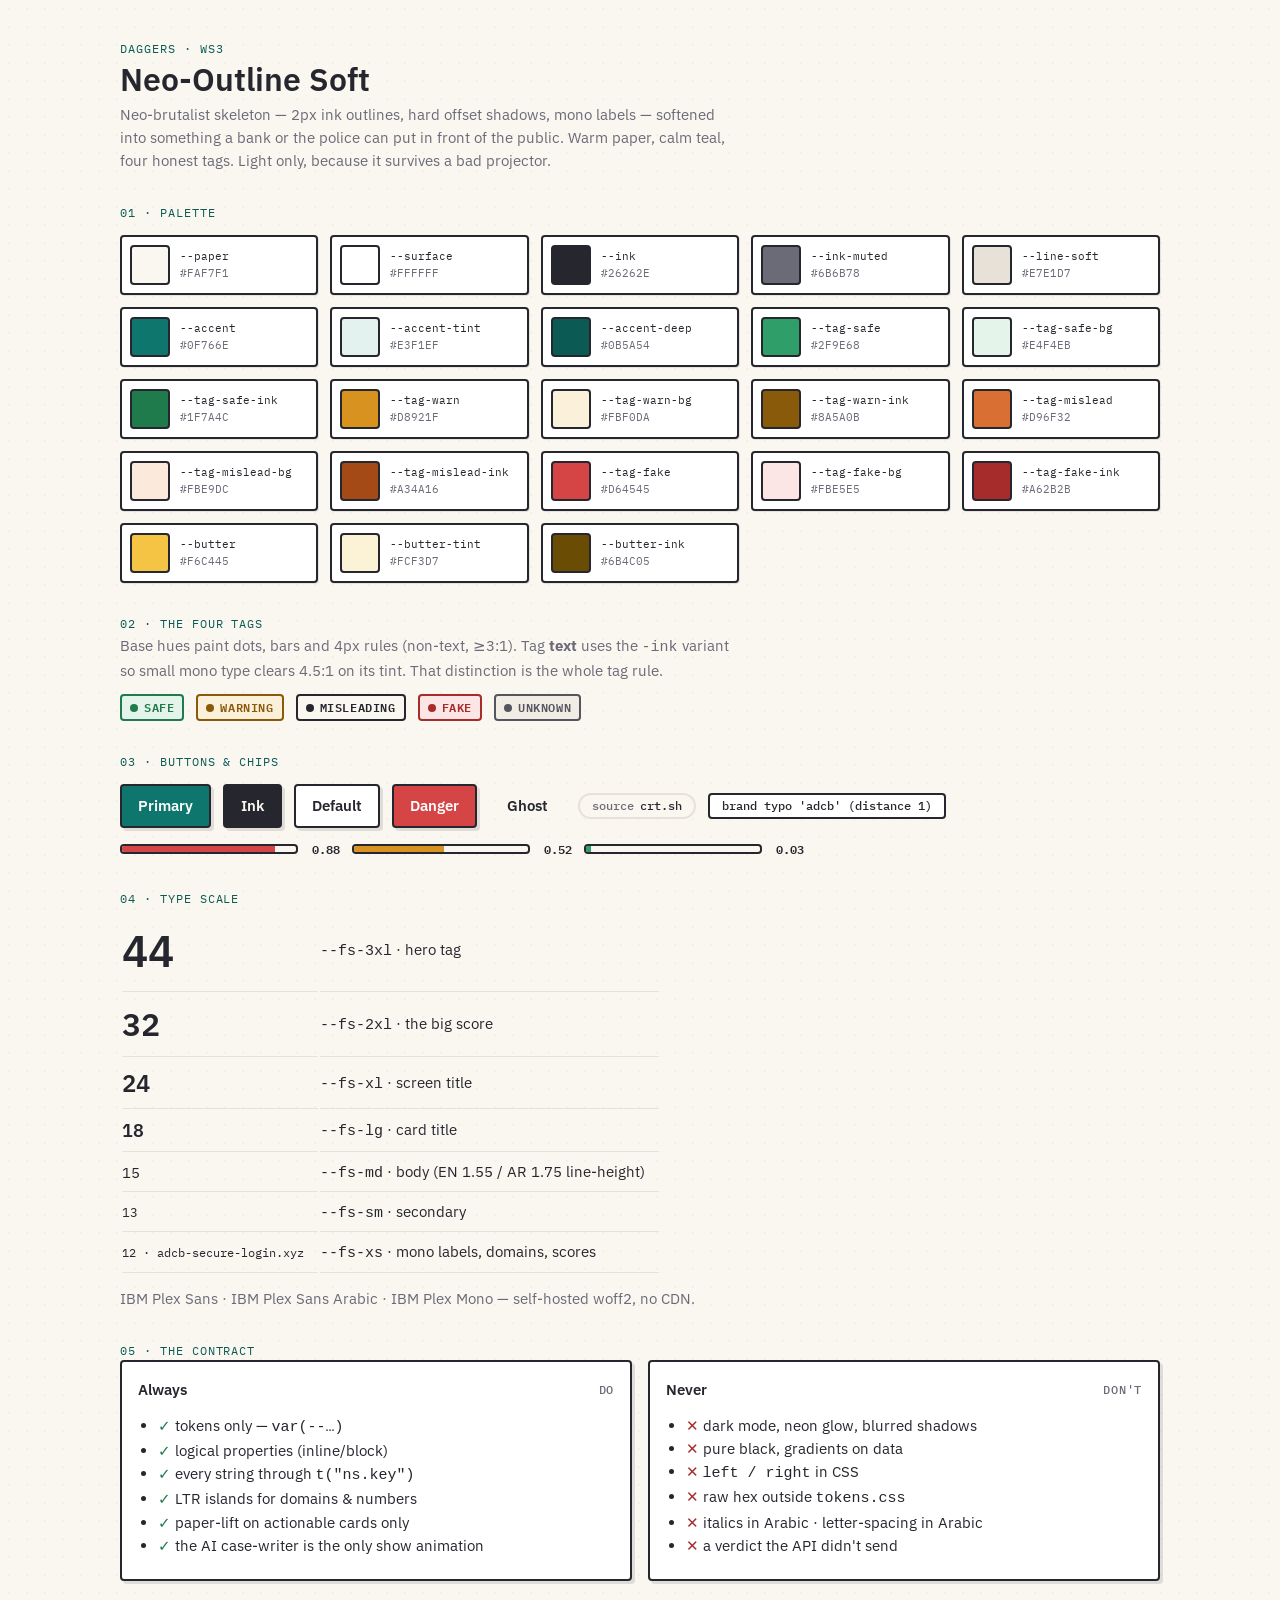
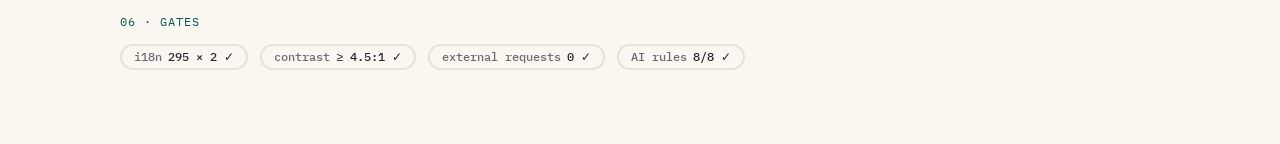
==== docs/design-system.html @ d9a56992 "Integrate WS2 Shield and WS3 Face with WS1 brain Pulls the mohammed and azhar teammate branches into" ====
<!doctype html>
<html lang="en" dir="ltr">
<head>
<meta charset="utf-8">
<meta name="viewport" content="width=device-width, initial-scale=1">
<title>Daggers — Design System (Neo-Outline Soft)</title>
<link rel="stylesheet" href="../web/css/tokens.css">
<link rel="stylesheet" href="../web/css/base.css">
<link rel="stylesheet" href="../web/css/layout.css">
<link rel="stylesheet" href="../web/css/components.css">
<style>
  body { display:block; }
  .wrap { max-width: 1080px; margin: 0 auto; padding: 40px 20px 80px; }
  h1 { font-size: 2rem; margin-bottom: 4px; }
  .lede { color: var(--ink-muted); max-width: 68ch; }
  section { margin-top: var(--s6); }
  .sect-kicker { font-family: var(--font-mono); font-size: var(--fs-xs); text-transform: uppercase; letter-spacing: .08em; color: var(--accent-deep); }
  .grid { display: grid; grid-template-columns: repeat(auto-fill, minmax(190px, 1fr)); gap: var(--s3); margin-top: var(--s3); }
  .sw { display:flex; gap:10px; align-items:center; border: var(--border); border-radius: var(--radius); background: var(--surface); padding: 8px; box-shadow: var(--shadow-press); }
  .chipbox { width: 40px; height: 40px; border-radius: var(--radius); border: 2px solid var(--ink); flex: none; }
  .meta { display:flex; flex-direction: column; min-width: 0; }
  .meta code { font-family: var(--font-mono); font-size: 11px; }
  .meta span { font-family: var(--font-mono); font-size: 11px; color: var(--ink-muted); }
  .row-demo { display:flex; flex-wrap:wrap; gap: var(--s3); align-items:center; margin-top: var(--s3); }
  .type td { padding: 6px 14px 6px 0; border-bottom: 1px solid var(--line-soft); }
  .mono { font-family: var(--font-mono); }
  .ok { color: var(--tag-safe-ink); font-weight: 600; }
  .no { color: var(--tag-fake-ink); font-weight: 600; }
  .cols { display:grid; grid-template-columns: 1fr 1fr; gap: var(--s4); }
  @media (max-width: 760px) { .cols { grid-template-columns: 1fr; } }
  ul { margin: 6px 0; padding-inline-start: 20px; }
</style>
</head>
<body>
<div class="wrap">
  <div class="sect-kicker">Daggers · WS3</div>
  <h1>Neo-Outline Soft</h1>
  <p class="lede">Neo-brutalist skeleton — 2px ink outlines, hard offset shadows, mono labels —
  softened into something a bank or the police can put in front of the public. Warm paper, calm teal,
  four honest tags. Light only, because it survives a bad projector.</p>

  <section>
    <div class="sect-kicker">01 · Palette</div>
    <div class="grid"><div class="sw"><div class="chipbox" style="background:#FAF7F1"></div><div class="meta"><code>--paper</code><span>#FAF7F1</span></div></div>
<div class="sw"><div class="chipbox" style="background:#FFFFFF"></div><div class="meta"><code>--surface</code><span>#FFFFFF</span></div></div>
<div class="sw"><div class="chipbox" style="background:#26262E"></div><div class="meta"><code>--ink</code><span>#26262E</span></div></div>
<div class="sw"><div class="chipbox" style="background:#6B6B78"></div><div class="meta"><code>--ink-muted</code><span>#6B6B78</span></div></div>
<div class="sw"><div class="chipbox" style="background:#E7E1D7"></div><div class="meta"><code>--line-soft</code><span>#E7E1D7</span></div></div>
<div class="sw"><div class="chipbox" style="background:#0F766E"></div><div class="meta"><code>--accent</code><span>#0F766E</span></div></div>
<div class="sw"><div class="chipbox" style="background:#E3F1EF"></div><div class="meta"><code>--accent-tint</code><span>#E3F1EF</span></div></div>
<div class="sw"><div class="chipbox" style="background:#0B5A54"></div><div class="meta"><code>--accent-deep</code><span>#0B5A54</span></div></div>
<div class="sw"><div class="chipbox" style="background:#2F9E68"></div><div class="meta"><code>--tag-safe</code><span>#2F9E68</span></div></div>
<div class="sw"><div class="chipbox" style="background:#E4F4EB"></div><div class="meta"><code>--tag-safe-bg</code><span>#E4F4EB</span></div></div>
<div class="sw"><div class="chipbox" style="background:#1F7A4C"></div><div class="meta"><code>--tag-safe-ink</code><span>#1F7A4C</span></div></div>
<div class="sw"><div class="chipbox" style="background:#D8921F"></div><div class="meta"><code>--tag-warn</code><span>#D8921F</span></div></div>
<div class="sw"><div class="chipbox" style="background:#FBF0DA"></div><div class="meta"><code>--tag-warn-bg</code><span>#FBF0DA</span></div></div>
<div class="sw"><div class="chipbox" style="background:#8A5A0B"></div><div class="meta"><code>--tag-warn-ink</code><span>#8A5A0B</span></div></div>
<div class="sw"><div class="chipbox" style="background:#D96F32"></div><div class="meta"><code>--tag-mislead</code><span>#D96F32</span></div></div>
<div class="sw"><div class="chipbox" style="background:#FBE9DC"></div><div class="meta"><code>--tag-mislead-bg</code><span>#FBE9DC</span></div></div>
<div class="sw"><div class="chipbox" style="background:#A34A16"></div><div class="meta"><code>--tag-mislead-ink</code><span>#A34A16</span></div></div>
<div class="sw"><div class="chipbox" style="background:#D64545"></div><div class="meta"><code>--tag-fake</code><span>#D64545</span></div></div>
<div class="sw"><div class="chipbox" style="background:#FBE5E5"></div><div class="meta"><code>--tag-fake-bg</code><span>#FBE5E5</span></div></div>
<div class="sw"><div class="chipbox" style="background:#A62B2B"></div><div class="meta"><code>--tag-fake-ink</code><span>#A62B2B</span></div></div>
<div class="sw"><div class="chipbox" style="background:#F6C445"></div><div class="meta"><code>--butter</code><span>#F6C445</span></div></div>
<div class="sw"><div class="chipbox" style="background:#FCF3D7"></div><div class="meta"><code>--butter-tint</code><span>#FCF3D7</span></div></div>
<div class="sw"><div class="chipbox" style="background:#6B4C05"></div><div class="meta"><code>--butter-ink</code><span>#6B4C05</span></div></div></div>
  </section>

  <section>
    <div class="sect-kicker">02 · The four tags</div>
    <p class="lede">Base hues paint dots, bars and 4px rules (non-text, ≥3:1). Tag <b>text</b> uses the
    <code>-ink</code> variant so small mono type clears 4.5:1 on its tint. That distinction is the whole tag rule.</p>
    <div class="row-demo">
      <span class="tag tag-safe"><span class="tag-dot"></span>SAFE</span>
      <span class="tag tag-warning"><span class="tag-dot"></span>WARNING</span>
      <span class="tag tag-mislead"><span class="tag-dot"></span>MISLEADING</span>
      <span class="tag tag-fake"><span class="tag-dot"></span>FAKE</span>
      <span class="tag tag-unknown"><span class="tag-dot"></span>UNKNOWN</span>
    </div>
  </section>

  <section>
    <div class="sect-kicker">03 · Buttons &amp; chips</div>
    <div class="row-demo">
      <button class="btn btn-primary">Primary</button>
      <button class="btn btn-ink">Ink</button>
      <button class="btn">Default</button>
      <button class="btn btn-danger">Danger</button>
      <button class="btn btn-ghost">Ghost</button>
      <span class="chip"><span class="chip-k">source</span><span class="mono ltr">crt.sh</span></span>
      <span class="chip chip-reason">brand typo 'adcb' (distance 1)</span>
    </div>
    <div class="row-demo">
      <div class="score-bar" style="min-width:220px"><div class="track"><div class="fill fill-fake" style="--w:88%"></div></div><span class="val ltr">0.88</span></div>
      <div class="score-bar" style="min-width:220px"><div class="track"><div class="fill fill-warning" style="--w:52%"></div></div><span class="val ltr">0.52</span></div>
      <div class="score-bar" style="min-width:220px"><div class="track"><div class="fill fill-safe" style="--w:3%"></div></div><span class="val ltr">0.03</span></div>
    </div>
  </section>

  <section>
    <div class="sect-kicker">04 · Type scale</div>
    <table class="type">
      <tr><td style="font-size:44px;font-weight:600">44</td><td><code>--fs-3xl</code> · hero tag</td></tr>
      <tr><td style="font-size:32px;font-weight:600">32</td><td><code>--fs-2xl</code> · the big score</td></tr>
      <tr><td style="font-size:24px;font-weight:600">24</td><td><code>--fs-xl</code> · screen title</td></tr>
      <tr><td style="font-size:18px;font-weight:600">18</td><td><code>--fs-lg</code> · card title</td></tr>
      <tr><td style="font-size:15px">15</td><td><code>--fs-md</code> · body (EN 1.55 / AR 1.75 line-height)</td></tr>
      <tr><td style="font-size:13px">13</td><td><code>--fs-sm</code> · secondary</td></tr>
      <tr><td class="mono" style="font-size:12px">12 · adcb-secure-login.xyz</td><td><code>--fs-xs</code> · mono labels, domains, scores</td></tr>
    </table>
    <p class="lede" style="margin-top:12px">IBM Plex Sans · IBM Plex Sans Arabic · IBM Plex Mono — self-hosted woff2, no CDN.</p>
  </section>

  <section>
    <div class="sect-kicker">05 · The contract</div>
    <div class="cols">
      <div class="card">
        <div class="card-title">Always <span class="card-kicker">do</span></div>
        <ul>
          <li><span class="ok">✓</span> tokens only — <code>var(--…)</code></li>
          <li><span class="ok">✓</span> logical properties (inline/block)</li>
          <li><span class="ok">✓</span> every string through <code>t("ns.key")</code></li>
          <li><span class="ok">✓</span> LTR islands for domains &amp; numbers</li>
          <li><span class="ok">✓</span> paper-lift on actionable cards only</li>
          <li><span class="ok">✓</span> the AI case-writer is the only show animation</li>
        </ul>
      </div>
      <div class="card">
        <div class="card-title">Never <span class="card-kicker">don't</span></div>
        <ul>
          <li><span class="no">✕</span> dark mode, neon glow, blurred shadows</li>
          <li><span class="no">✕</span> pure black, gradients on data</li>
          <li><span class="no">✕</span> <code>left / right</code> in CSS</li>
          <li><span class="no">✕</span> raw hex outside <code>tokens.css</code></li>
          <li><span class="no">✕</span> italics in Arabic · letter-spacing in Arabic</li>
          <li><span class="no">✕</span> a verdict the API didn't send</li>
        </ul>
      </div>
    </div>
  </section>

  <section>
    <div class="sect-kicker">06 · Gates</div>
    <div class="row-demo">
      <span class="chip"><span class="chip-k">i18n</span><span class="mono">295 × 2 ✓</span></span>
      <span class="chip"><span class="chip-k">contrast</span><span class="mono">≥ 4.5:1 ✓</span></span>
      <span class="chip"><span class="chip-k">external requests</span><span class="mono">0 ✓</span></span>
      <span class="chip"><span class="chip-k">AI rules</span><span class="mono">8/8 ✓</span></span>
    </div>
  </section>
</div>
</body>
</html>
---- web/css/tokens.css ----
/* ============================================================
   Daggers · Design System — "Neo-Outline Soft" (light only)
   ★ THE single source of truth. No raw hex outside this file.
   Consumed by: base.css · layout.css · components.css · js
   ============================================================ */

:root {
  /* ---- paper & ink ------------------------------------------------ */
  --paper:        #FAF7F1;   /* warm cream canvas — never pure white full-bleed */
  --surface:      #FFFFFF;   /* cards */
  --ink:          #26262E;   /* text + outlines (soft ink, NOT #000) */
  --ink-muted:    #6B6B78;   /* secondary text (5.25:1 on surface, 4.91:1 on paper) */
  --line-soft:    #E7E1D7;   /* dividers only; outlines use --ink */

  /* ---- accent ----------------------------------------------------- */
  --accent:       #0F766E;   /* calm teal — primary actions, focus (5.47:1 white text) */
  --accent-tint:  #E3F1EF;
  --accent-deep:  #0B5A54;   /* pressed / text-on-tint (6.95:1) */

  /* ---- the four tags (base = large text/dots only) ---------------- */
  --tag-safe:      #2F9E68;  --tag-safe-bg:      #E4F4EB;
  --tag-warn:      #D8921F;  --tag-warn-bg:      #FBF0DA;
  --tag-mislead:   #D96F32;  --tag-mislead-bg:   #FBE9DC;
  --tag-fake:      #D64545;  --tag-fake-bg:      #FBE5E5;
  /* text-safe variants (≥4.5:1 on their own bg and on paper/surface).
     Rule: the spec hues above paint dots / bars / 4px rules (≥3:1, non-text);
     tag TEXT always uses these -ink variants so small type clears 4.5:1. */
  --tag-safe-ink:    #1F7A4C;  /* 4.67:1 on safe-bg — tag TEXT uses this, spec hue is 2.97:1 */
  --tag-warn-ink:    #8A5A0B;  /* 5.24:1 on warn-bg  */
  --tag-mislead-ink: #A34A16;  /* 5.01:1 on mislead-bg */
  --tag-fake-ink:    #A62B2B;  /* 5.81:1 on fake-bg  */
  /* neutral / unknown */
  --tag-unknown:    #6B6B78;  --tag-unknown-bg:  #F1EDE5;
  --tag-unknown-ink:#55555F;

  /* ---- butter (offline / error banner) ---------------------------- */
  --butter:       #F6C445;  --butter-tint: #FCF3D7;  --butter-ink: #6B4C05;

  /* ---- structure -------------------------------------------------- */
  --border:       2px solid var(--ink);
  --border-soft:  2px solid var(--line-soft);
  --radius:       4px;
  --shadow:       3px 3px 0 rgba(38, 38, 46, 0.12);   /* hard offset, ZERO blur */
  --shadow-lift:  5px 5px 0 rgba(38, 38, 46, 0.16);   /* paper-lift hover     */
  --shadow-press: 1px 1px 0 rgba(38, 38, 46, 0.10);

  /* ---- spacing scale (4px base) ----------------------------------- */
  --s1: 4px;  --s2: 8px;  --s3: 12px; --s4: 16px;
  --s5: 24px; --s6: 32px; --s7: 48px;

  /* ---- type ------------------------------------------------------- */
  --font-sans: "Plex Sans", "Plex Sans Arabic", system-ui, sans-serif;
  --font-ar:   "Plex Sans Arabic", "Plex Sans", system-ui, sans-serif;
  --font-mono: "Plex Mono", ui-monospace, SFMono-Regular, Menlo, monospace;

  --fs-xs:   0.75rem;   /* 12 · mono labels, chips        */
  --fs-sm:   0.8125rem; /* 13 · secondary                  */
  --fs-md:   0.9375rem; /* 15 · body                       */
  --fs-lg:   1.125rem;  /* 18 · card titles                */
  --fs-xl:   1.5rem;    /* 24 · screen titles              */
  --fs-2xl:  2rem;      /* 32 · verdict headline           */
  --fs-3xl:  2.75rem;   /* 44 · hero tag                   */

  --lh-body: 1.55;  --lh-ar-body: 1.75;
  --lh-head: 1.25;  --lh-ar-head: 1.35;

  /* ---- motion ----------------------------------------------------- */
  --dur: 160ms ease-out;
  --dur-slow: 320ms ease-out;

  /* ---- layout ----------------------------------------------------- */
  --topbar-h: 60px;
  --nav-w: 224px;          /* drawer width under 1000px */
  --content-max: 1180px;

  /* ---- dot grid texture (3% ink) ---------------------------------- */
  --dot-grid: radial-gradient(rgba(38, 38, 46, 0.03) 1px, transparent 1px);
}

/* ---------- fonts: self-hosted woff2 only, no CDN ever ------------ */
@font-face { font-family: "Plex Sans"; font-style: normal; font-weight: 400; font-display: swap;
  src: url("../fonts/plex-sans-400.woff2") format("woff2"); }
@font-face { font-family: "Plex Sans"; font-style: normal; font-weight: 500; font-display: swap;
  src: url("../fonts/plex-sans-500.woff2") format("woff2"); }
@font-face { font-family: "Plex Sans"; font-style: normal; font-weight: 600; font-display: swap;
  src: url("../fonts/plex-sans-600.woff2") format("woff2"); }
@font-face { font-family: "Plex Sans"; font-style: normal; font-weight: 700; font-display: swap;
  src: url("../fonts/plex-sans-700.woff2") format("woff2"); }

@font-face { font-family: "Plex Mono"; font-style: normal; font-weight: 400; font-display: swap;
  src: url("../fonts/plex-mono-400.woff2") format("woff2"); }
@font-face { font-family: "Plex Mono"; font-style: normal; font-weight: 500; font-display: swap;
  src: url("../fonts/plex-mono-500.woff2") format("woff2"); }
@font-face { font-family: "Plex Mono"; font-style: normal; font-weight: 600; font-display: swap;
  src: url("../fonts/plex-mono-600.woff2") format("woff2"); }

@font-face { font-family: "Plex Sans Arabic"; font-style: normal; font-weight: 400; font-display: swap;
  src: url("../fonts/plex-arabic-400.woff2") format("woff2"); }
@font-face { font-family: "Plex Sans Arabic"; font-style: normal; font-weight: 500; font-display: swap;
  src: url("../fonts/plex-arabic-500.woff2") format("woff2"); }
@font-face { font-family: "Plex Sans Arabic"; font-style: normal; font-weight: 600; font-display: swap;
  src: url("../fonts/plex-arabic-600.woff2") format("woff2"); }
@font-face { font-family: "Plex Sans Arabic"; font-style: normal; font-weight: 700; font-display: swap;
  src: url("../fonts/plex-arabic-700.woff2") format("woff2"); }
---- web/css/base.css ----
/* ============================================================
   Daggers · base — reset · typography (EN/AR rules) · a11y
   ============================================================ */

*, *::before, *::after { box-sizing: border-box; }

html { -webkit-text-size-adjust: 100%; text-size-adjust: 100%; }

body {
  margin: 0;
  min-height: 100dvh;
  background-color: var(--paper);
  background-image: var(--dot-grid);
  background-size: 18px 18px;
  color: var(--ink);
  font-family: var(--font-sans);
  font-size: var(--fs-md);
  line-height: var(--lh-body);
  -webkit-font-smoothing: antialiased;
  text-rendering: optimizeLegibility;
}

/* ---------- AR typography contract (WS3 §6) ---------------- */
html[lang="ar"] body {
  font-family: var(--font-ar);
  line-height: var(--lh-ar-body);
  letter-spacing: 0;
}
html[lang="ar"] h1, html[lang="ar"] h2, html[lang="ar"] h3, html[lang="ar"] h4 {
  font-family: var(--font-ar);
  line-height: var(--lh-ar-head);
  letter-spacing: 0;
  font-style: normal;            /* no italics in AR — weight/color only */
}
html[lang="ar"] em, html[lang="ar"] i { font-style: normal; }
html[lang="ar"] .mono, html[lang="ar"] code { font-family: var(--font-mono); letter-spacing: 0; }

h1, h2, h3, h4 { margin: 0 0 var(--s3); line-height: var(--lh-head); }
h1 { font-size: var(--fs-xl); font-weight: 600; }
h2 { font-size: var(--fs-lg); font-weight: 600; }
h3 { font-size: var(--fs-md); font-weight: 600; }
p  { margin: 0 0 var(--s3); }
p:last-child { margin-bottom: 0; }

a { color: var(--accent); text-underline-offset: 2px; }
a:hover { color: var(--accent-deep); }

/* ---------- mono data (domains, scores, labels) ------------ */
.mono { font-family: var(--font-mono); font-variant-ligatures: none; }

/* never let a mono token break mid-word inside an RTL paragraph */
.mono, .tag, .chip, .ltr { unicode-bidi: plaintext; }

/* LTR islands: domains, urls, numbers, phones, score digits */
.ltr { direction: ltr; unicode-bidi: isolate; }

/* ---------- focus: visible, 3px accent, offset 2 ----------- */
:focus-visible {
  outline: 3px solid var(--accent);
  outline-offset: 2px;
  border-radius: var(--radius);
}
:focus:not(:focus-visible) { outline: none; }

/* ---------- selection -------------------------------------- */
::selection { background: var(--accent-tint); color: var(--ink); }

/* ---------- scrollbars (subtle, not neon) ------------------- */
* { scrollbar-width: thin; scrollbar-color: var(--line-soft) transparent; }

/* ---------- utilities (few, deliberate) --------------------- */
.visually-hidden {
  position: absolute !important; width: 1px; height: 1px;
  padding: 0; margin: -1px; overflow: hidden; clip: rect(0 0 0 0);
  white-space: nowrap; border: 0;
}
.skip-link {
  position: absolute; inset-inline-start: var(--s4); top: -48px;
  background: var(--ink); color: var(--paper);
  padding: var(--s2) var(--s4); border-radius: var(--radius);
  z-index: 999; transition: top var(--dur);
}
.skip-link:focus { top: var(--s3); color: var(--paper); }
.muted { color: var(--ink-muted); }
.nowrap { white-space: nowrap; }
.grow { flex: 1 1 auto; min-width: 0; }

/* ---------- reduced motion: kill lift/press/stream ---------- */
@media (prefers-reduced-motion: reduce) {
  *, *::before, *::after {
    animation-duration: 0.01ms !important;
    animation-iteration-count: 1 !important;
    transition-duration: 0.01ms !important;
    scroll-behavior: auto !important;
  }
}
---- web/css/layout.css ----
/* ============================================================
   Daggers · layout — app shell grid · LOGICAL PROPERTIES ONLY
   (margin-inline-*, inset-inline-*, text-align:start — never left/right)
   ============================================================ */

body {
  display: grid;
  grid-template-areas:
    "topbar topbar"
    "banner banner"
    "nav    main";
  grid-template-columns: 224px minmax(0, 1fr);
  grid-template-rows: var(--topbar-h) auto 1fr;
  min-height: 100dvh;
}

/* ---------------- topbar ---------------------------------- */
.topbar {
  grid-area: topbar;
  position: sticky; top: 0; z-index: 50;
  display: flex; align-items: center; gap: var(--s4);
  padding-inline: var(--s4);
  background: var(--surface);
  border-block-end: var(--border);
}

.brand {
  display: inline-flex; align-items: center; gap: var(--s2);
  font-weight: 600; font-size: var(--fs-lg);
  color: var(--ink); text-decoration: none;
  white-space: nowrap;
}
.brand svg { flex: none; }
.brand .brand-sub {
  font-family: var(--font-mono); font-size: var(--fs-xs); font-weight: 500;
  color: var(--ink-muted); letter-spacing: 0.04em;
}
html[lang="ar"] .brand .brand-sub { letter-spacing: 0; }

.topbar-spacer { flex: 1 1 auto; }
.topbar-cluster { display: flex; align-items: center; gap: var(--s2); }

/* heartbeat dot */
.heartbeat { display: inline-flex; align-items: center; gap: var(--s2);
  font-family: var(--font-mono); font-size: var(--fs-xs); color: var(--ink-muted); }
.heartbeat .dot {
  width: 9px; height: 9px; border-radius: 50%;
  background: var(--tag-safe); border: 2px solid var(--ink);
  animation: pulse 2.2s ease-in-out infinite;
}
.heartbeat.is-down .dot { background: var(--tag-fake); animation: none; }
@keyframes pulse { 0%,100% { transform: scale(1); } 50% { transform: scale(1.35); } }

/* ---------------- nav (rail on desktop) -------------------- */
.nav {
  grid-area: nav;
  padding: var(--s4) var(--s3) var(--s6);
  border-inline-end: var(--border);
  background: var(--paper);
  display: flex; flex-direction: column; gap: var(--s1);
  overflow-y: auto;
}
.nav-group-label {
  font-family: var(--font-mono); font-size: var(--fs-xs); color: var(--ink-muted);
  letter-spacing: 0.06em; text-transform: uppercase;
  padding: var(--s3) var(--s3) var(--s1);
}
html[lang="ar"] .nav-group-label { letter-spacing: 0; }
.nav-link {
  display: flex; align-items: center; gap: var(--s3);
  min-height: 44px; padding: var(--s2) var(--s3);
  border: 2px solid transparent; border-radius: var(--radius);
  color: var(--ink); text-decoration: none; font-weight: 500;
  transition: background var(--dur), border-color var(--dur);
}
.nav-link svg { flex: none; }
.nav-link:hover { background: var(--accent-tint); }
.nav-link[aria-current="page"] {
  background: var(--accent-tint); border-color: var(--ink);
  box-shadow: var(--shadow-press);
}
.nav-link { flex-wrap: nowrap; white-space: nowrap; }
.nav-link .nav-badge {
  margin-inline-start: auto;
  font-family: var(--font-mono); font-size: var(--fs-xs);
  background: var(--ink); color: var(--paper);
  padding: 1px 6px; border-radius: 999px;
}

/* ---------------- main ------------------------------------- */
.main {
  grid-area: main;
  width: 100%; max-width: var(--content-max);
  margin-inline: auto;
  padding: var(--s5) var(--s5) var(--s7);
  min-width: 0;
}

.page-head { display: flex; align-items: end; justify-content: space-between; gap: var(--s4);
  margin-block-end: var(--s5); flex-wrap: wrap; }
.page-head h1 { margin: 0; }
.page-head .page-kicker {
  font-family: var(--font-mono); font-size: var(--fs-xs); font-weight: 500;
  color: var(--accent-deep); text-transform: uppercase; letter-spacing: 0.08em;
  margin-block-end: var(--s1);
}
html[lang="ar"] .page-head .page-kicker { letter-spacing: 0; }

/* ---------------- banner (offline / demo) ------------------ */
.banner {
  grid-area: banner;
  display: none;
  align-items: center; gap: var(--s3);
  padding: var(--s2) var(--s4);
  background: var(--butter-tint); color: var(--butter-ink);
  border-block-end: var(--border);
  font-size: var(--fs-sm); font-weight: 500;
}
.banner.is-on { display: flex; }
.banner.is-demo { background: var(--accent-tint); color: var(--accent-deep); }
.banner .banner-tag {
  font-family: var(--font-mono); font-size: var(--fs-xs); font-weight: 600;
  border: 2px solid currentColor; border-radius: var(--radius);
  padding: 0 6px; flex: none;
}

/* ---------------- responsive -------------------------------- */
@media (max-width: 999px) {
  body { grid-template-columns: minmax(0, 1fr); grid-template-areas:
    "topbar" "banner" "main"; }
  .nav {
    position: fixed; inset-block: 0; inset-inline-start: 0; z-index: 80;
    width: min(320px, 86vw);
    border-inline-end: var(--border);
    box-shadow: var(--shadow-lift);
    transform: translateX(-105%);
    transition: transform var(--dur-slow);
    padding-block-start: calc(var(--topbar-h) + var(--s3));
  }
  html[dir="rtl"] .nav { transform: translateX(105%); }
  .nav.is-open, html[dir="rtl"] .nav.is-open { transform: translateX(0); }
  .nav-scrim {
    position: fixed; inset: 0; z-index: 70;
    background: rgba(38, 38, 46, 0.28);
    display: none;
  }
  .nav-scrim.is-open { display: block; }
  .main { padding: var(--s4) var(--s4) var(--s7); }
  .menu-btn { display: inline-flex; }
}
@media (min-width: 1000px) {
  .menu-btn { display: none; }
  .nav-scrim { display: none !important; }
}
@media (max-width: 640px) {
  .topbar { gap: var(--s2); padding-inline: var(--s3); }
  .brand .brand-sub { display: none; }
  .heartbeat .hb-label { display: none; }
  .page-head { margin-block-end: var(--s4); }
}

/* ---------------- grids used by views ----------------------- */
.grid-2 { display: grid; grid-template-columns: repeat(2, minmax(0, 1fr)); gap: var(--s4); }
.grid-3 { display: grid; grid-template-columns: repeat(3, minmax(0, 1fr)); gap: var(--s4); }
.split { display: grid; grid-template-columns: minmax(0, 1fr) minmax(0, 1fr); gap: var(--s4); }
@media (max-width: 860px) { .grid-2, .grid-3, .split { grid-template-columns: minmax(0, 1fr); } }

.stack { display: flex; flex-direction: column; gap: var(--s4); }
.row { display: flex; align-items: center; gap: var(--s2); flex-wrap: wrap; }
.row-end { margin-inline-start: auto; }
---- web/css/components.css ----
/* ============================================================
   Daggers · components — cards · tags · buttons · chips · tables
   Everything here uses var(--…) tokens only. Logical properties only.
   ============================================================ */

/* ---------------- card ------------------------------------- */
.card {
  background: var(--surface);
  border: var(--border);
  border-radius: var(--radius);
  box-shadow: var(--shadow);
  padding: var(--s4);
}
.card.tight { padding: var(--s3); }
.card.flush { padding: 0; overflow: hidden; }
.card-title {
  display: flex; align-items: center; gap: var(--s2);
  font-weight: 600; margin-block-end: var(--s3);
}
.card-title .card-kicker {
  font-family: var(--font-mono); font-size: var(--fs-xs); font-weight: 500;
  color: var(--ink-muted); margin-inline-start: auto; text-transform: uppercase;
  letter-spacing: 0.06em;
}
html[lang="ar"] .card-title .card-kicker { letter-spacing: 0; }

/* paper-lift interaction (only where a card is actionable) */
.card.is-action { transition: transform var(--dur), box-shadow var(--dur); }
.card.is-action:hover { transform: translate(-2px, -2px); box-shadow: var(--shadow-lift); }

/* ---------------- buttons ----------------------------------- */
.btn {
  display: inline-flex; align-items: center; justify-content: center; gap: var(--s2);
  min-height: 44px; padding: var(--s2) var(--s4);
  font: 600 var(--fs-md)/1.2 var(--font-sans);
  color: var(--ink); background: var(--surface);
  border: var(--border); border-radius: var(--radius);
  box-shadow: var(--shadow); cursor: pointer;
  transition: transform var(--dur), box-shadow var(--dur), background var(--dur);
  text-decoration: none; user-select: none; white-space: nowrap;
}
html[lang="ar"] .btn { font-family: var(--font-ar); }
.btn:hover { transform: translate(-1px, -1px); box-shadow: var(--shadow-lift); }
.btn:active { transform: translate(2px, 2px); box-shadow: none; }
.btn[disabled] { opacity: 0.55; cursor: not-allowed; transform: none; box-shadow: var(--shadow-press); }

.btn-primary { background: var(--accent); color: var(--surface); }
.btn-primary:hover { background: var(--accent-deep); }
.btn-ink { background: var(--ink); color: var(--paper); }
.btn-danger { background: var(--tag-fake); color: var(--surface); }
.btn-ghost { background: transparent; box-shadow: none; border-color: transparent; }
.btn-ghost:hover { background: var(--accent-tint); box-shadow: none; transform: none; }
.btn-sm { min-height: 36px; padding: var(--s1) var(--s3); font-size: var(--fs-sm); }
.btn-lg { min-height: 52px; padding: var(--s3) var(--s5); font-size: var(--fs-lg); }
.btn-block { display: flex; width: 100%; }
.btn .btn-ico { flex: none; }

/* mechanical press for pressable rows */
.pressable { transition: transform var(--dur), box-shadow var(--dur); }
.pressable:active { transform: translate(2px, 2px); box-shadow: none; }

/* ---------------- sticker tags (the four) ------------------- */
.tag {
  display: inline-flex; align-items: center; gap: 6px;
  padding: 2px var(--s2);
  border: 2px solid currentColor; border-radius: var(--radius);
  font-family: var(--font-mono); font-size: var(--fs-xs); font-weight: 600;
  letter-spacing: 0.05em; text-transform: uppercase;
  white-space: nowrap; line-height: 1.6;
}
html[lang="ar"] .tag { letter-spacing: 0; font-family: var(--font-ar); font-size: var(--fs-sm); font-weight: 600; }
.tag .tag-dot { width: 8px; height: 8px; border-radius: 50%; background: currentColor; flex: none; }

.tag-safe      { color: var(--tag-safe-ink);    background: var(--tag-safe-bg); }
.tag-warning   { color: var(--tag-warn-ink);    background: var(--tag-warn-bg); }
.tag-misleading{ color: var(--tag-mislead-ink); background: var(--tag-mislead-bg); }
.tag-fake      { color: var(--tag-fake-ink);    background: var(--tag-fake-bg); }
.tag-unknown   { color: var(--tag-unknown-ink); background: var(--tag-unknown-bg); }
.tag-lg { font-size: var(--fs-md); padding: var(--s1) var(--s3); }
.tag-xl { font-size: var(--fs-xl); padding: var(--s2) var(--s5); border-width: 3px; }

/* raw dot (feed rows) */
.dot-tag { width: 12px; height: 12px; border-radius: 50%; border: 2px solid var(--ink); flex: none; }
.dot-safe { background: var(--tag-safe); }
.dot-warning { background: var(--tag-warn); }
.dot-misleading { background: var(--tag-mislead); }
.dot-fake { background: var(--tag-fake); }
.dot-unknown { background: var(--tag-unknown); }

/* ---------------- chips (mono data) ------------------------- */
.chip {
  display: inline-flex; align-items: center; gap: 6px;
  font-family: var(--font-mono); font-size: var(--fs-xs); font-weight: 500;
  color: var(--ink); background: var(--paper);
  border: 2px solid var(--line-soft); border-radius: 999px;
  padding: 2px var(--s3); max-width: 100%;
}
.chip .chip-k { color: var(--ink-muted); }
.chip-reason { border-radius: var(--radius); border-color: var(--ink); background: var(--surface); }
.chips { display: flex; flex-wrap: wrap; gap: var(--s2); }

/* ---------------- forms ------------------------------------ */
.field { display: flex; flex-direction: column; gap: var(--s2); }
.field label, .field-label {
  font-weight: 600; font-size: var(--fs-sm); color: var(--ink);
}
.input, .textarea, .select {
  width: 100%; min-height: 48px;
  padding: var(--s3);
  font: 500 var(--fs-md)/1.4 var(--font-mono);
  color: var(--ink); background: var(--surface);
  border: var(--border); border-radius: var(--radius);
  box-shadow: var(--shadow-press);
}
.textarea { min-height: 96px; resize: vertical; }
.input::placeholder, .textarea::placeholder { color: var(--ink-muted); font-family: var(--font-sans); }
.input:focus, .textarea:focus, .select:focus { outline: 3px solid var(--accent); outline-offset: 1px; }
.input[dir="ltr"] { text-align: start; }
.field-hint { font-size: var(--fs-xs); color: var(--ink-muted); }
.input-row { display: flex; gap: var(--s2); }
.input-row .input { flex: 1 1 auto; min-width: 0; }
@media (max-width: 560px) { .input-row { flex-direction: column; } .input-row .btn { width: 100%; } }

/* ---------------- toggle (mode, langs) ---------------------- */
.seg {
  display: inline-flex; border: var(--border); border-radius: var(--radius);
  overflow: hidden; background: var(--surface);
}
.seg button {
  min-height: 40px; padding: var(--s1) var(--s3);
  border: 0; background: transparent; cursor: pointer;
  font: 600 var(--fs-sm)/1 var(--font-mono); color: var(--ink);
}
.seg button + button { border-inline-start: 2px solid var(--ink); }
.seg button[aria-pressed="true"] { background: var(--ink); color: var(--paper); }
.seg button:hover:not([aria-pressed="true"]) { background: var(--accent-tint); }

/* ---------------- tables ----------------------------------- */
.table-wrap { overflow-x: auto; }
.table { width: 100%; border-collapse: collapse; font-size: var(--fs-sm); }
.table th {
  font-family: var(--font-mono); font-size: var(--fs-xs); font-weight: 500;
  color: var(--ink-muted); text-transform: uppercase; letter-spacing: 0.06em;
  text-align: start; padding: var(--s2) var(--s3);
  border-block-end: var(--border);
  white-space: nowrap;
}
html[lang="ar"] .table th { letter-spacing: 0; font-family: var(--font-ar); }
.table td { padding: var(--s3); border-block-end: 1px solid var(--line-soft); vertical-align: middle; }
.table tbody tr { cursor: pointer; transition: background var(--dur); }
.table tbody tr:hover { background: var(--accent-tint); }
.table tbody tr[aria-selected="true"] { background: var(--accent-tint); box-shadow: inset 3px 0 0 var(--accent); }
html[dir="rtl"] .table tbody tr[aria-selected="true"] { box-shadow: inset -3px 0 0 var(--accent); }
.table .col-domain { font-family: var(--font-mono); direction: ltr; unicode-bidi: isolate; text-align: start; }

/* ---------------- status stepper (QUEUED→SUBMITTED→SEEN) ---- */
.stepper { display: inline-flex; align-items: center; gap: 0; }
.stepper .step {
  display: inline-flex; align-items: center; gap: 6px;
  font-family: var(--font-mono); font-size: var(--fs-xs); font-weight: 600;
  color: var(--ink-muted); padding: 2px var(--s2);
  border: 2px solid var(--line-soft); border-radius: 999px; background: var(--surface);
}
.stepper .step.is-done { color: var(--accent-deep); border-color: var(--accent); background: var(--accent-tint); }
.stepper .step.is-current { color: var(--surface); border-color: var(--ink); background: var(--ink); }
.stepper .step-line { width: 14px; height: 2px; background: var(--line-soft); }
.stepper .step-line.is-done { background: var(--accent); }
/* compact mode for dense tables: history = dots, current = chip */
/* NOTE: do NOT zero font-size here — it inflates the inline-block via strut.
   Hide the label element instead (display:none) and let the 12px circle stand. */
.stepper.is-compact .step {
  letter-spacing: 0; padding: 0; width: 12px; height: 12px;
  border-radius: 50%; border-width: 2px; background: var(--surface);
  color: var(--line-soft);
  display: inline-flex; align-items: center; justify-content: center;
  line-height: 0; overflow: hidden;
}
.stepper.is-compact .step:not(.is-current) .step-label { display: none; }
.stepper.is-compact .step { position: relative; }
.stepper.is-compact .step.is-current .step-label { display: inline; }
.stepper.is-compact .step.is-done { background: var(--accent); border-color: var(--accent); color: var(--accent); }
.stepper.is-compact .step.is-current { color: var(--surface); }
.stepper.is-compact .step.is-current {
  width: auto; height: auto; font-size: var(--fs-xs);
  padding: 1px var(--s2); border-radius: 999px; background: var(--ink); color: var(--surface);
}
.stepper.is-compact .step-line { width: 8px; }

/* ---------------- score bar -------------------------------- */
.score-bar { display: flex; align-items: center; gap: var(--s2); min-width: 110px; }
.score-bar .track {
  position: relative; flex: 1 1 auto; height: 10px;
  background: var(--paper); border: 2px solid var(--ink); border-radius: var(--radius);
  overflow: hidden;
}
.score-bar .fill { position: absolute; inset-block: 0; inset-inline-start: 0; width: var(--w, 0%); }
.fill-safe { background: var(--tag-safe); }
.fill-warning { background: var(--tag-warn); }
.fill-misleading { background: var(--tag-mislead); }
.fill-fake { background: var(--tag-fake); }
.fill-unknown { background: var(--tag-unknown); }
.score-bar .val { font-family: var(--font-mono); font-size: var(--fs-xs); font-weight: 600; min-width: 34px; text-align: end; }

/* breakdown bars (finding view) */
.breakdown { display: flex; flex-direction: column; gap: var(--s2); }
.breakdown .bd-row { display: grid; grid-template-columns: minmax(120px, 1fr) 2fr 44px; gap: var(--s3); align-items: center; font-size: var(--fs-sm); }
.breakdown .bd-label { color: var(--ink); overflow: hidden; text-overflow: ellipsis; white-space: nowrap; }
.breakdown .bd-track { height: 12px; background: var(--paper); border: 2px solid var(--ink); border-radius: var(--radius); position: relative; overflow: hidden; }
.breakdown .bd-fill { position: absolute; inset-block: 0; inset-inline-start: 0; background: var(--accent); }
.breakdown .bd-val { font-family: var(--font-mono); font-size: var(--fs-xs); text-align: end; }

/* ---------------- feed rows -------------------------------- */
.feed-list { display: flex; flex-direction: column; }
.feed-row {
  display: grid;
  grid-template-columns: 18px minmax(0, 2.2fr) auto 96px minmax(90px, 1fr) auto;
  gap: var(--s3); align-items: center;
  padding: var(--s3) var(--s4);
  border-block-end: 1px solid var(--line-soft);
  cursor: pointer; text-decoration: none; color: var(--ink);
  transition: background var(--dur);
}
.feed-row:hover { background: var(--accent-tint); }
.feed-row:focus-visible { outline-offset: -3px; }
.feed-row .fr-domain { font-family: var(--font-mono); font-size: var(--fs-sm); font-weight: 500; direction: ltr; unicode-bidi: isolate; overflow: hidden; text-overflow: ellipsis; white-space: nowrap; }
.feed-row .fr-brand { font-size: var(--fs-sm); color: var(--ink-muted); }
.feed-row .fr-clone { font-family: var(--font-mono); font-size: var(--fs-xs); color: var(--ink-muted); }
.feed-row .fr-source { font-family: var(--font-mono); font-size: var(--fs-xs); color: var(--ink-muted); text-align: end; }
.feed-row.is-new { animation: newglow var(--dur-slow) ease-out 1; }
@keyframes newglow { from { background: var(--accent-tint); } to { background: transparent; } }
.feed-row .new-flag {
  font-family: var(--font-mono); font-size: 10px; font-weight: 600;
  color: var(--surface); background: var(--accent); border-radius: var(--radius);
  padding: 0 5px; margin-inline-start: var(--s2); vertical-align: 1px;
}
@media (max-width: 760px) {
  .feed-row { grid-template-columns: 18px minmax(0, 1fr) auto; grid-template-areas:
    "dot main tag" "dot meta meta"; row-gap: var(--s2); }
  .feed-row .fr-domain { grid-area: main; }
  .feed-row .tag-cell { grid-area: tag; }
  .feed-row .fr-brand, .feed-row .fr-clone, .feed-row .score-bar { grid-area: meta; display: none; }
  .feed-row .fr-source { display: none; }
}

/* ---------------- skeletons -------------------------------- */
.sk { position: relative; overflow: hidden; background: var(--line-soft); border-radius: var(--radius); }
.sk::after {
  content: ""; position: absolute; inset: 0;
  background: linear-gradient(90deg, transparent, rgba(250, 247, 241, 0.7), transparent);
  transform: translateX(-100%);
  animation: shimmer 1.3s ease-in-out infinite;
}
html[dir="rtl"] .sk::after { transform: translateX(100%); animation-name: shimmer-rtl; }
@keyframes shimmer { to { transform: translateX(100%); } }
@keyframes shimmer-rtl { to { transform: translateX(-100%); } }
.sk-line { height: 14px; margin-block: var(--s2); }
.sk-line.w-60 { width: 60%; } .sk-line.w-40 { width: 40%; } .sk-line.w-80 { width: 80%; }
.sk-card { height: 88px; }
.sk-row { height: 52px; margin-block-end: 1px; }

/* ---------------- empty state ------------------------------- */
.empty {
  display: flex; flex-direction: column; align-items: center; gap: var(--s3);
  padding: var(--s7) var(--s5); text-align: center; color: var(--ink-muted);
}
.empty .empty-art { color: var(--ink); opacity: 0.9; }
.empty .empty-title { font-weight: 600; font-size: var(--fs-lg); color: var(--ink); }
.empty p { max-width: 44ch; }

/* ---------------- toast ------------------------------------- */
.toast-host {
  position: fixed; inset-block-end: var(--s5); inset-inline-end: var(--s5);
  display: flex; flex-direction: column; gap: var(--s2); z-index: 200;
  max-width: min(380px, calc(100vw - 32px));
}
.toast {
  display: flex; align-items: start; gap: var(--s3);
  background: var(--ink); color: var(--paper);
  border: var(--border); border-radius: var(--radius);
  box-shadow: var(--shadow-lift);
  padding: var(--s3) var(--s4);
  font-size: var(--fs-sm); font-weight: 500;
  animation: toast-in var(--dur-slow) ease-out;
}
.toast .toast-tag { font-family: var(--font-mono); font-size: var(--fs-xs); font-weight: 600; color: var(--butter); flex: none; text-transform: uppercase; }
.toast.is-good .toast-tag { color: var(--tag-safe); }
.toast.is-bad .toast-tag { color: var(--tag-fake); }
.toast .toast-x { background: none; border: 0; color: inherit; cursor: pointer; opacity: 0.7; font-size: var(--fs-md); line-height: 1; padding: 2px; }
.toast .toast-x:hover { opacity: 1; }
@keyframes toast-in { from { transform: translateY(10px); opacity: 0; } to { transform: none; opacity: 1; } }
@media (max-width: 560px) {
  .toast-host { inset-inline: var(--s3); inset-block-end: var(--s4); max-width: none; }
}

/* ---------------- evidence frames --------------------------- */
.evidence-frame {
  border: var(--border); border-radius: var(--radius); overflow: hidden;
  background: var(--surface); box-shadow: var(--shadow);
}
.evidence-frame .ev-head {
  display: flex; align-items: center; gap: var(--s2);
  padding: var(--s2) var(--s3);
  border-block-end: var(--border);
  font-family: var(--font-mono); font-size: var(--fs-xs); font-weight: 600;
  text-transform: uppercase; letter-spacing: 0.05em;
}
html[lang="ar"] .evidence-frame .ev-head { letter-spacing: 0; font-family: var(--font-ar); }
.ev-head .ev-label { display: inline-flex; align-items: center; gap: 6px; }
.ev-pip { width: 10px; height: 10px; border-radius: 50%; border: 2px solid var(--ink); flex: none; }
.ev-pip.real { background: var(--tag-safe); }
.ev-pip.clone { background: var(--tag-fake); }
.evidence-frame img, .evidence-frame svg { display: block; width: 100%; height: auto; }
.ev-foot { padding: var(--s2) var(--s3); border-block-start: 1px solid var(--line-soft); font-size: var(--fs-xs); color: var(--ink-muted); }
.ev-foot .mono { color: var(--ink); }

/* ---------------- kv facts / timeline ----------------------- */
.kv { display: grid; grid-template-columns: minmax(96px, auto) 1fr; gap: var(--s2) var(--s4); font-size: var(--fs-sm); margin: 0; }
.kv dt { color: var(--ink-muted); }
.kv dd { margin: 0; font-family: var(--font-mono); font-size: var(--fs-xs); overflow-wrap: anywhere; }

.timeline { list-style: none; margin: 0; padding: 0; position: relative; }
.timeline li { position: relative; padding-inline-start: var(--s5); padding-block-end: var(--s4); }
.timeline li::before {
  content: ""; position: absolute; inset-inline-start: 4px; top: 6px;
  width: 10px; height: 10px; border-radius: 50%;
  background: var(--surface); border: 2px solid var(--ink);
}
.timeline li.is-key::before { background: var(--tag-fake); }
.timeline li::after {
  content: ""; position: absolute; inset-inline-start: 8px; top: 20px; bottom: 0;
  width: 2px; background: var(--line-soft);
}
.timeline li:last-child::after { display: none; }
.timeline .tl-when { font-family: var(--font-mono); font-size: var(--fs-xs); color: var(--ink-muted); display: block; }
.timeline .tl-what { font-size: var(--fs-sm); }

/* ---------------- sweep ------------------------------------- */
.pill-row { display: flex; flex-wrap: wrap; gap: var(--s2); }
.query-pill {
  display: inline-flex; align-items: center; gap: var(--s2);
  min-height: 40px; padding: var(--s1) var(--s3);
  background: var(--surface); border: 2px solid var(--ink); border-radius: 999px;
  font-size: var(--fs-sm); font-weight: 500; cursor: pointer;
  transition: transform var(--dur), box-shadow var(--dur), background var(--dur);
  box-shadow: var(--shadow-press);
}
.query-pill:hover { transform: translate(-1px, -1px); box-shadow: var(--shadow); background: var(--accent-tint); }
.query-pill .pill-lang { font-family: var(--font-mono); font-size: 10px; font-weight: 600; color: var(--ink-muted); border: 1px solid var(--line-soft); border-radius: 3px; padding: 0 4px; }

.sweep-results { display: flex; flex-direction: column; }
.sweep-row {
  display: grid; grid-template-columns: 34px minmax(0, 1fr) auto;
  gap: var(--s3); padding: var(--s3) var(--s4);
  border-block-end: 1px solid var(--line-soft);
  align-items: start;
  transition: background var(--dur-slow);
}
.sweep-row .sr-pos { font-family: var(--font-mono); font-size: var(--fs-xs); color: var(--ink-muted); padding-block-start: 2px; }
.sweep-row .sr-title { font-weight: 500; font-size: var(--fs-sm); }
.sweep-row .sr-title { unicode-bidi: plaintext; }
.sweep-row .sr-url { font-family: var(--font-mono); font-size: var(--fs-xs); color: var(--ink-muted); direction: ltr; unicode-bidi: isolate; overflow-wrap: anywhere; display: block; }
.sweep-row .sr-snippet { font-size: var(--fs-xs); color: var(--ink-muted); margin-block-start: var(--s1); unicode-bidi: plaintext; }
.sweep-row .sr-why { font-size: var(--fs-xs); color: var(--tag-fake-ink); margin-block-start: var(--s2); font-weight: 500; }
.sweep-row.is-fake { background: var(--tag-fake-bg); box-shadow: inset 4px 0 0 var(--tag-fake); }
html[dir="rtl"] .sweep-row.is-fake { box-shadow: inset -4px 0 0 var(--tag-fake); }
.sweep-row.is-mislead { background: var(--tag-mislead-bg); box-shadow: inset 4px 0 0 var(--tag-mislead); }
html[dir="rtl"] .sweep-row.is-mislead { box-shadow: inset -4px 0 0 var(--tag-mislead); }
.sweep-row.is-warn { background: var(--tag-warn-bg); box-shadow: inset 4px 0 0 var(--tag-warn); }
html[dir="rtl"] .sweep-row.is-warn { box-shadow: inset -4px 0 0 var(--tag-warn); }
.sweep-row .sr-tag-cell { min-width: 112px; text-align: end; }

/* ---------------- verdict hero (check / guard page) --------- */
.verdict-hero { display: flex; align-items: start; gap: var(--s4); flex-wrap: wrap; }
.verdict-hero .vh-body { flex: 1 1 320px; min-width: 0; }
.verdict-hero .vh-domain { font-family: var(--font-mono); font-size: var(--fs-lg); direction: ltr; unicode-bidi: isolate; overflow-wrap: anywhere; margin-block: var(--s2); }
.verdict-hero .vh-why { color: var(--ink-muted); }
.verdict-hero .vh-score { margin-block-start: var(--s3); }

/* offline note */
.note {
  display: flex; gap: var(--s2); align-items: start;
  background: var(--butter-tint); color: var(--butter-ink);
  border: 2px solid var(--butter); border-radius: var(--radius);
  padding: var(--s2) var(--s3); font-size: var(--fs-sm);
}
.note.note-teal { background: var(--accent-tint); color: var(--accent-deep); border-color: var(--accent); }

/* ---------------- stats / big numbers ------------------------ */
.stat { display: flex; flex-direction: column; gap: 2px; }
.stat .stat-num { font-family: var(--font-mono); font-size: var(--fs-2xl); font-weight: 600; line-height: 1.1; }
.stat .stat-label { font-size: var(--fs-xs); color: var(--ink-muted); }
.stat-row { display: grid; grid-template-columns: repeat(auto-fit, minmax(140px, 1fr)); gap: var(--s3); }

/* ---------------- AI panel (portal) -------------------------- */
.ai-panel { display: flex; flex-direction: column; gap: var(--s3); }
.ai-head { display: flex; align-items: center; gap: var(--s2); flex-wrap: wrap; }
.ai-badge {
  font-family: var(--font-mono); font-size: var(--fs-xs); font-weight: 600;
  border: 2px solid var(--accent); color: var(--accent-deep); background: var(--accent-tint);
  border-radius: var(--radius); padding: 0 6px; text-transform: uppercase; letter-spacing: 0.05em;
}
.ai-badge.is-fallback { border-color: var(--tag-warn); color: var(--tag-warn-ink); background: var(--tag-warn-bg); }
.ai-out {
  min-height: 120px;
  background: var(--paper);
  border: 2px dashed var(--line-soft);
  border-radius: var(--radius);
  padding: var(--s3) var(--s4);
  font-size: var(--fs-md);
  white-space: pre-wrap;
}
html[lang="ar"] .ai-out { line-height: var(--lh-ar-body); }
.ai-out.is-streaming::after {
  content: "▍"; color: var(--accent); animation: caret 1s steps(2) infinite; margin-inline-start: 2px;
}
@keyframes caret { 50% { opacity: 0; } }
.ai-out .ai-priority { font-family: var(--font-mono); font-weight: 600; }
.ai-actions { display: flex; flex-wrap: wrap; gap: var(--s2); }
.ai-empty { color: var(--ink-muted); font-size: var(--fs-sm); display: flex; align-items: center; gap: var(--s2); }

/* ---------------- tabs -------------------------------------- */
.tabs { display: inline-flex; border: var(--border); border-radius: var(--radius); background: var(--surface); overflow: hidden; }
.tabs [role="tab"] {
  min-height: 42px; padding: var(--s1) var(--s4); border: 0; background: transparent;
  font: 600 var(--fs-sm)/1 var(--font-sans); color: var(--ink); cursor: pointer;
}
html[lang="ar"] .tabs [role="tab"] { font-family: var(--font-ar); }
.tabs [role="tab"] + [role="tab"] { border-inline-start: 2px solid var(--ink); }
.tabs [role="tab"][aria-selected="true"] { background: var(--accent); color: var(--surface); }
.tabs [role="tab"]:hover:not([aria-selected="true"]) { background: var(--accent-tint); }

/* ---------------- language toggle ---------------------------- */
.lang-switch {
  display: inline-flex; border: var(--border); border-radius: var(--radius); overflow: hidden;
}
.lang-switch button {
  min-height: 34px; padding: 0 var(--s3); border: 0; background: var(--surface);
  font: 600 var(--fs-xs)/1 var(--font-mono); color: var(--ink); cursor: pointer;
}
.lang-switch button[aria-pressed="true"] { background: var(--ink); color: var(--paper); }
.lang-switch button + button { border-inline-start: 2px solid var(--ink); }

/* ---------------- icon buttons -------------------------------- */
.icon-btn {
  display: inline-flex; align-items: center; justify-content: center;
  width: 44px; height: 44px; flex: none;
  border: var(--border); border-radius: var(--radius); background: var(--surface);
  color: var(--ink); cursor: pointer; box-shadow: var(--shadow-press);
}
.icon-btn:hover { background: var(--accent-tint); }

/* print-safety for evidence export links */
@media print { .topbar, .nav, .toast-host { display: none !important; } }

/* ---------------- portal split layout ------------------------ */
.portal-split {
  display: grid;
  grid-template-columns: minmax(0, 1.15fr) minmax(400px, 0.85fr);
  gap: var(--s4);
  align-items: start;
}
@media (max-width: 1080px) { .portal-split { grid-template-columns: minmax(0, 1fr); } }
.portal-table td { padding: var(--s2) var(--s3); }
.portal-table .col-domain { max-width: 230px; }
.portal-table .cell-sub { display: block; font-size: var(--fs-xs); color: var(--ink-muted); margin-block-start: 2px; }
.portal-table .col-domain .ltr { display: inline-block; max-width: 100%; overflow: hidden; text-overflow: ellipsis; white-space: nowrap; vertical-align: bottom; }
.auto-chip {
  display: inline-block; margin-inline-start: 6px; vertical-align: 1px;
  font-family: var(--font-mono); font-size: 10px; color: var(--ink-muted);
  border: 1px solid var(--line-soft); border-radius: 3px; padding: 0 4px;
}
html[lang="ar"] .auto-chip { font-family: var(--font-ar); font-size: 10px; }
.ai-out { min-height: 84px; }
/* numbers/dates never reorder inside AR sentences */
html[lang="ar"] .kv dd, html[lang="ar"] .tl-when, html[lang="ar"] .muted .mono { unicode-bidi: plaintext; }
.lang-switch.is-ai button[aria-pressed="true"] { background: var(--accent); }

/* ---------------- narrow topbar (components load last) ------ */
@media (max-width: 640px) {
  .topbar-cluster { gap: 6px; }
  .heartbeat { display: none; }
  .seg button { min-height: 38px; padding-inline: 9px; font-size: 11px; }
  .lang-switch button { min-height: 32px; padding-inline: 8px; }
  .brand { font-size: var(--fs-md); }
  .brand svg { width: 22px; height: 22px; }
}
@media (max-width: 380px) {
  .brand-name { display: none; }
}

/* ---------------- a11y fixes (audit gate 2) ------------------
   · muted metadata must clear 4.5:1 on the tinted row backgrounds
   · table row actions need full tap height (44px) on touch */
.sweep-row .sr-pos,
.sweep-row .sr-url,
.sweep-row .sr-snippet { color: var(--ink); opacity: 0.82; }
.sweep-row.is-fake .sr-pos, .sweep-row.is-fake .sr-url, .sweep-row.is-fake .sr-snippet,
.sweep-row.is-warn .sr-pos, .sweep-row.is-warn .sr-url, .sweep-row.is-warn .sr-snippet,
.sweep-row.is-mislead .sr-pos, .sweep-row.is-mislead .sr-url, .sweep-row.is-mislead .sr-snippet {
  color: var(--ink); opacity: 1;
}
.portal-table tbody tr { height: 48px; }
.portal-table tbody tr td { padding-block: 10px; }
.portal-table .auto-chip { display: inline-flex; align-items: center; min-height: 22px; }
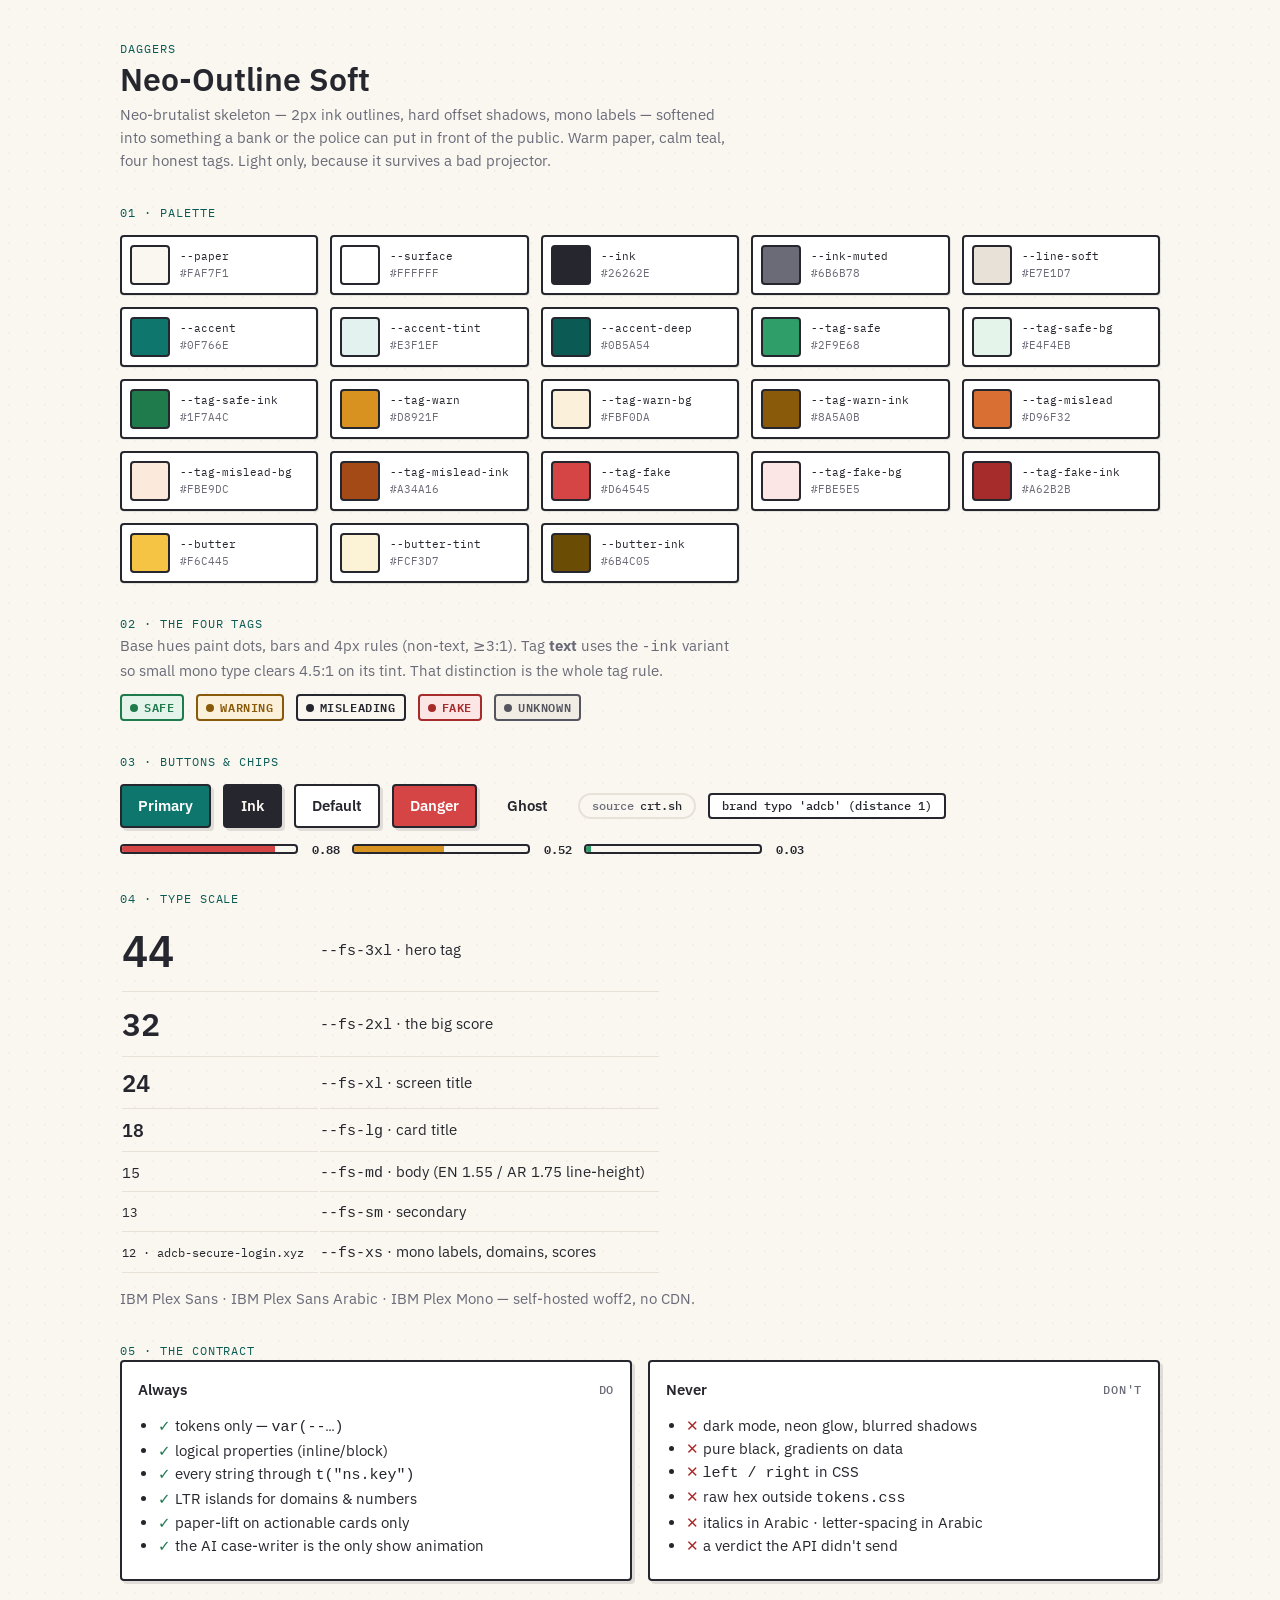
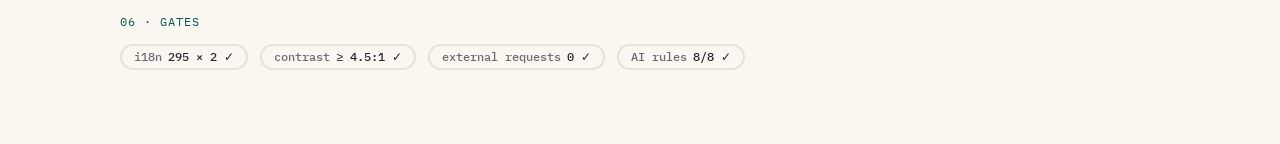
==== commit 56ff2c4d: "Remove all demo/seed data; run live-only with honest empty states Product runtime no longer carries " ====
--- a/docs/design-system.html
+++ b/docs/design-system.html
@@ -21,7 +21,7 @@
   .meta { display:flex; flex-direction: column; min-width: 0; }
   .meta code { font-family: var(--font-mono); font-size: 11px; }
   .meta span { font-family: var(--font-mono); font-size: 11px; color: var(--ink-muted); }
-  .row-demo { display:flex; flex-wrap:wrap; gap: var(--s3); align-items:center; margin-top: var(--s3); }
+  .row-specimen { display:flex; flex-wrap:wrap; gap: var(--s3); align-items:center; margin-top: var(--s3); }
   .type td { padding: 6px 14px 6px 0; border-bottom: 1px solid var(--line-soft); }
   .mono { font-family: var(--font-mono); }
   .ok { color: var(--tag-safe-ink); font-weight: 600; }
@@ -33,7 +33,7 @@
 </head>
 <body>
 <div class="wrap">
-  <div class="sect-kicker">Daggers · WS3</div>
+  <div class="sect-kicker">Daggers</div>
   <h1>Neo-Outline Soft</h1>
   <p class="lede">Neo-brutalist skeleton — 2px ink outlines, hard offset shadows, mono labels —
   softened into something a bank or the police can put in front of the public. Warm paper, calm teal,
@@ -70,7 +70,7 @@
     <div class="sect-kicker">02 · The four tags</div>
     <p class="lede">Base hues paint dots, bars and 4px rules (non-text, ≥3:1). Tag <b>text</b> uses the
     <code>-ink</code> variant so small mono type clears 4.5:1 on its tint. That distinction is the whole tag rule.</p>
-    <div class="row-demo">
+    <div class="row-specimen">
       <span class="tag tag-safe"><span class="tag-dot"></span>SAFE</span>
       <span class="tag tag-warning"><span class="tag-dot"></span>WARNING</span>
       <span class="tag tag-mislead"><span class="tag-dot"></span>MISLEADING</span>
@@ -81,7 +81,7 @@
 
   <section>
     <div class="sect-kicker">03 · Buttons &amp; chips</div>
-    <div class="row-demo">
+    <div class="row-specimen">
       <button class="btn btn-primary">Primary</button>
       <button class="btn btn-ink">Ink</button>
       <button class="btn">Default</button>
@@ -90,7 +90,7 @@
       <span class="chip"><span class="chip-k">source</span><span class="mono ltr">crt.sh</span></span>
       <span class="chip chip-reason">brand typo 'adcb' (distance 1)</span>
     </div>
-    <div class="row-demo">
+    <div class="row-specimen">
       <div class="score-bar" style="min-width:220px"><div class="track"><div class="fill fill-fake" style="--w:88%"></div></div><span class="val ltr">0.88</span></div>
       <div class="score-bar" style="min-width:220px"><div class="track"><div class="fill fill-warning" style="--w:52%"></div></div><span class="val ltr">0.52</span></div>
       <div class="score-bar" style="min-width:220px"><div class="track"><div class="fill fill-safe" style="--w:3%"></div></div><span class="val ltr">0.03</span></div>
@@ -141,7 +141,7 @@
 
   <section>
     <div class="sect-kicker">06 · Gates</div>
-    <div class="row-demo">
+    <div class="row-specimen">
       <span class="chip"><span class="chip-k">i18n</span><span class="mono">295 × 2 ✓</span></span>
       <span class="chip"><span class="chip-k">contrast</span><span class="mono">≥ 4.5:1 ✓</span></span>
       <span class="chip"><span class="chip-k">external requests</span><span class="mono">0 ✓</span></span>
--- a/web/css/base.css
+++ b/web/css/base.css
@@ -20,7 +20,7 @@
   text-rendering: optimizeLegibility;
 }
 
-/* ---------- AR typography contract (WS3 §6) ---------------- */
+/* ---------- AR typography contract ------------------------ */
 html[lang="ar"] body {
   font-family: var(--font-ar);
   line-height: var(--lh-ar-body);
--- a/web/css/layout.css
+++ b/web/css/layout.css
@@ -106,7 +106,7 @@
 }
 html[lang="ar"] .page-head .page-kicker { letter-spacing: 0; }
 
-/* ---------------- banner (offline / demo) ------------------ */
+/* ---------------- banner (offline / availability) -------- */
 .banner {
   grid-area: banner;
   display: none;
@@ -117,7 +117,6 @@
   font-size: var(--fs-sm); font-weight: 500;
 }
 .banner.is-on { display: flex; }
-.banner.is-demo { background: var(--accent-tint); color: var(--accent-deep); }
 .banner .banner-tag {
   font-family: var(--font-mono); font-size: var(--fs-xs); font-weight: 600;
   border: 2px solid currentColor; border-radius: var(--radius);
--- a/web/css/components.css
+++ b/web/css/components.css
@@ -96,6 +96,8 @@
   padding: 2px var(--s3); max-width: 100%;
 }
 .chip .chip-k { color: var(--ink-muted); }
+.chip.is-down { border-color: var(--tag-fake); background: var(--tag-fake-bg); color: var(--tag-fake-ink); }
+.chip.is-down .chip-k { color: currentColor; }
 .chip-reason { border-radius: var(--radius); border-color: var(--ink); background: var(--surface); }
 .chips { display: flex; flex-wrap: wrap; gap: var(--s2); }
 
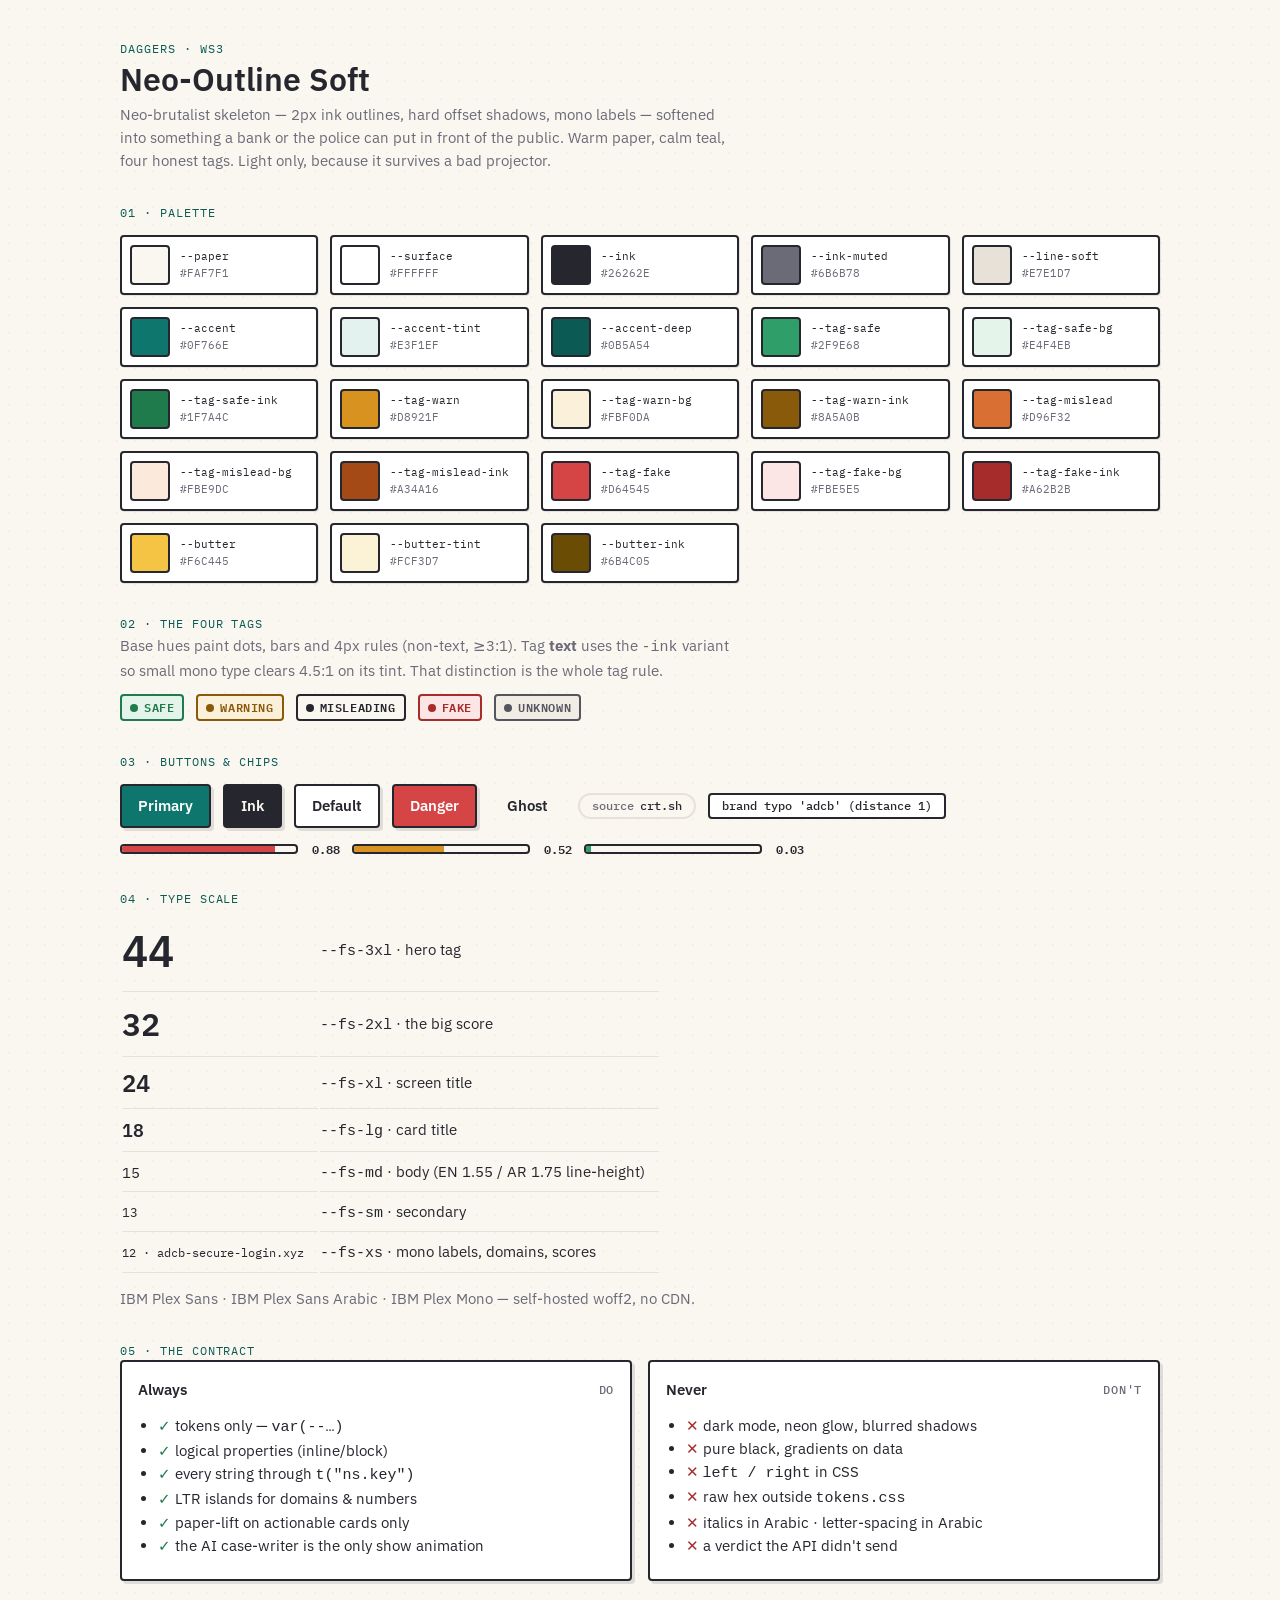
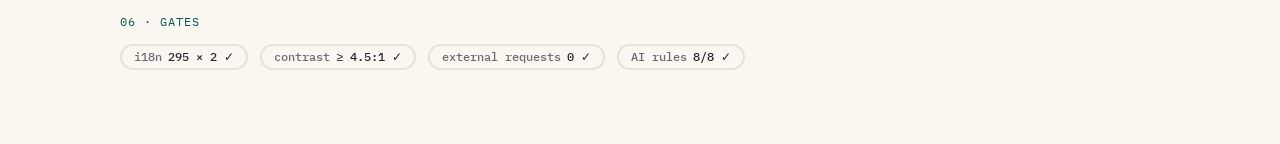
==== commit 6e93ec8f: "i did include the checker and the gaurdready to merg" ====
--- a/docs/design-system.html
+++ b/docs/design-system.html
@@ -21,7 +21,7 @@
   .meta { display:flex; flex-direction: column; min-width: 0; }
   .meta code { font-family: var(--font-mono); font-size: 11px; }
   .meta span { font-family: var(--font-mono); font-size: 11px; color: var(--ink-muted); }
-  .row-specimen { display:flex; flex-wrap:wrap; gap: var(--s3); align-items:center; margin-top: var(--s3); }
+  .row-demo { display:flex; flex-wrap:wrap; gap: var(--s3); align-items:center; margin-top: var(--s3); }
   .type td { padding: 6px 14px 6px 0; border-bottom: 1px solid var(--line-soft); }
   .mono { font-family: var(--font-mono); }
   .ok { color: var(--tag-safe-ink); font-weight: 600; }
@@ -33,7 +33,7 @@
 </head>
 <body>
 <div class="wrap">
-  <div class="sect-kicker">Daggers</div>
+  <div class="sect-kicker">Daggers · WS3</div>
   <h1>Neo-Outline Soft</h1>
   <p class="lede">Neo-brutalist skeleton — 2px ink outlines, hard offset shadows, mono labels —
   softened into something a bank or the police can put in front of the public. Warm paper, calm teal,
@@ -70,7 +70,7 @@
     <div class="sect-kicker">02 · The four tags</div>
     <p class="lede">Base hues paint dots, bars and 4px rules (non-text, ≥3:1). Tag <b>text</b> uses the
     <code>-ink</code> variant so small mono type clears 4.5:1 on its tint. That distinction is the whole tag rule.</p>
-    <div class="row-specimen">
+    <div class="row-demo">
       <span class="tag tag-safe"><span class="tag-dot"></span>SAFE</span>
       <span class="tag tag-warning"><span class="tag-dot"></span>WARNING</span>
       <span class="tag tag-mislead"><span class="tag-dot"></span>MISLEADING</span>
@@ -81,7 +81,7 @@
 
   <section>
     <div class="sect-kicker">03 · Buttons &amp; chips</div>
-    <div class="row-specimen">
+    <div class="row-demo">
       <button class="btn btn-primary">Primary</button>
       <button class="btn btn-ink">Ink</button>
       <button class="btn">Default</button>
@@ -90,7 +90,7 @@
       <span class="chip"><span class="chip-k">source</span><span class="mono ltr">crt.sh</span></span>
       <span class="chip chip-reason">brand typo 'adcb' (distance 1)</span>
     </div>
-    <div class="row-specimen">
+    <div class="row-demo">
       <div class="score-bar" style="min-width:220px"><div class="track"><div class="fill fill-fake" style="--w:88%"></div></div><span class="val ltr">0.88</span></div>
       <div class="score-bar" style="min-width:220px"><div class="track"><div class="fill fill-warning" style="--w:52%"></div></div><span class="val ltr">0.52</span></div>
       <div class="score-bar" style="min-width:220px"><div class="track"><div class="fill fill-safe" style="--w:3%"></div></div><span class="val ltr">0.03</span></div>
@@ -141,7 +141,7 @@
 
   <section>
     <div class="sect-kicker">06 · Gates</div>
-    <div class="row-specimen">
+    <div class="row-demo">
       <span class="chip"><span class="chip-k">i18n</span><span class="mono">295 × 2 ✓</span></span>
       <span class="chip"><span class="chip-k">contrast</span><span class="mono">≥ 4.5:1 ✓</span></span>
       <span class="chip"><span class="chip-k">external requests</span><span class="mono">0 ✓</span></span>
--- a/web/css/base.css
+++ b/web/css/base.css
@@ -20,7 +20,7 @@
   text-rendering: optimizeLegibility;
 }
 
-/* ---------- AR typography contract ------------------------ */
+/* ---------- AR typography contract (WS3 §6) ---------------- */
 html[lang="ar"] body {
   font-family: var(--font-ar);
   line-height: var(--lh-ar-body);
--- a/web/css/layout.css
+++ b/web/css/layout.css
@@ -106,7 +106,7 @@
 }
 html[lang="ar"] .page-head .page-kicker { letter-spacing: 0; }
 
-/* ---------------- banner (offline / availability) -------- */
+/* ---------------- banner (offline / demo) ------------------ */
 .banner {
   grid-area: banner;
   display: none;
@@ -117,6 +117,7 @@
   font-size: var(--fs-sm); font-weight: 500;
 }
 .banner.is-on { display: flex; }
+.banner.is-demo { background: var(--accent-tint); color: var(--accent-deep); }
 .banner .banner-tag {
   font-family: var(--font-mono); font-size: var(--fs-xs); font-weight: 600;
   border: 2px solid currentColor; border-radius: var(--radius);
--- a/web/css/components.css
+++ b/web/css/components.css
@@ -96,8 +96,6 @@
   padding: 2px var(--s3); max-width: 100%;
 }
 .chip .chip-k { color: var(--ink-muted); }
-.chip.is-down { border-color: var(--tag-fake); background: var(--tag-fake-bg); color: var(--tag-fake-ink); }
-.chip.is-down .chip-k { color: currentColor; }
 .chip-reason { border-radius: var(--radius); border-color: var(--ink); background: var(--surface); }
 .chips { display: flex; flex-wrap: wrap; gap: var(--s2); }
 
@@ -504,3 +502,55 @@
 .portal-table tbody tr { height: 48px; }
 .portal-table tbody tr td { padding-block: 10px; }
 .portal-table .auto-chip { display: inline-flex; align-items: center; min-height: 22px; }
+
+/* ---------------- live Checker + shared analysis ------------------- */
+.pre-wrap { white-space: pre-wrap; overflow-wrap: anywhere; }
+.check-input { min-height: 132px; font-size: var(--fs-md); }
+.check-input[aria-invalid="true"] { outline: 3px solid var(--tag-fake); outline-offset: 1px; }
+.field-error { color: var(--tag-fake-ink); font-size: var(--fs-sm); margin-block-start: var(--s1); }
+.check-meta { display: flex; flex-wrap: wrap; gap: var(--s2); align-items: center; justify-content: space-between;
+  font-size: var(--fs-xs); color: var(--ink-muted); }
+.progress-steps { list-style: none; margin: 0; padding: 0; display: grid; gap: var(--s2); }
+.progress-steps li { display: flex; gap: var(--s2); align-items: center; color: var(--ink-muted); font-size: var(--fs-sm); }
+.progress-steps li::before { content: "○"; font-family: var(--font-mono); }
+.progress-steps li.is-active { color: var(--ink); font-weight: 600; }
+.progress-steps li.is-active::before { content: "◐"; color: var(--accent); }
+.progress-steps li.is-done::before { content: "●"; color: var(--accent); }
+
+.check-list { list-style: none; margin: 0; padding: 0; display: grid; gap: var(--s2); }
+.check-item { display: grid; grid-template-columns: auto 1fr; gap: var(--s1) var(--s3); align-items: baseline;
+  padding-block: var(--s2); border-block-end: 1px solid var(--line-soft); }
+.check-item:last-child { border-block-end: 0; }
+.check-status { font-family: var(--font-mono); font-size: var(--fs-xs); text-transform: uppercase;
+  border: 2px solid currentColor; border-radius: var(--radius); padding-inline: 6px; }
+.check-name { font-weight: 600; }
+.check-detail { grid-column: 2; font-size: var(--fs-xs); color: var(--ink-muted); overflow-wrap: anywhere; }
+.check-item.is-completed .check-status { color: var(--tag-safe-ink); }
+.check-item.is-not_applicable .check-status { color: var(--ink-muted); }
+.check-item.is-incomplete .check-status,
+.check-item.is-unavailable .check-status { color: var(--tag-warn-ink); }
+
+.signal-group-title { font-family: var(--font-mono); font-size: var(--fs-xs); text-transform: uppercase;
+  color: var(--ink-muted); margin-block-start: var(--s2); }
+html[lang="ar"] .signal-group-title { text-transform: none; }
+.signal { border: var(--border-soft); border-radius: var(--radius); background: var(--paper); }
+.signal > summary { display: flex; gap: var(--s3); align-items: center; padding: var(--s2) var(--s3);
+  cursor: pointer; list-style: none; font-size: var(--fs-sm); }
+.signal > summary::-webkit-details-marker { display: none; }
+.signal > summary::before { content: "▸"; font-family: var(--font-mono); color: var(--ink-muted); }
+html[dir="rtl"] .signal > summary::before { content: "◂"; }
+.signal[open] > summary::before { content: "▾"; }
+.signal > summary:focus-visible { outline: 3px solid var(--accent); outline-offset: 1px; }
+.signal-title { flex: 1; }
+.signal-weight { font-size: var(--fs-xs); color: var(--ink-muted); }
+.signal > .kv { padding: 0 var(--s3) var(--s3); }
+.signal q { quotes: "“" "”"; background: var(--tag-warn-bg); padding-inline: 2px; }
+
+.filters { display: grid; gap: var(--s3); grid-template-columns: repeat(auto-fit, minmax(150px, 1fr)); align-items: end; }
+.filters .field { margin: 0; }
+.select { appearance: auto; }
+.pager { display: flex; gap: var(--s2); align-items: center; justify-content: flex-end; margin-block-start: var(--s3); }
+@media (max-width: 640px) {
+  .check-item { grid-template-columns: 1fr; }
+  .check-detail { grid-column: 1; }
+}
